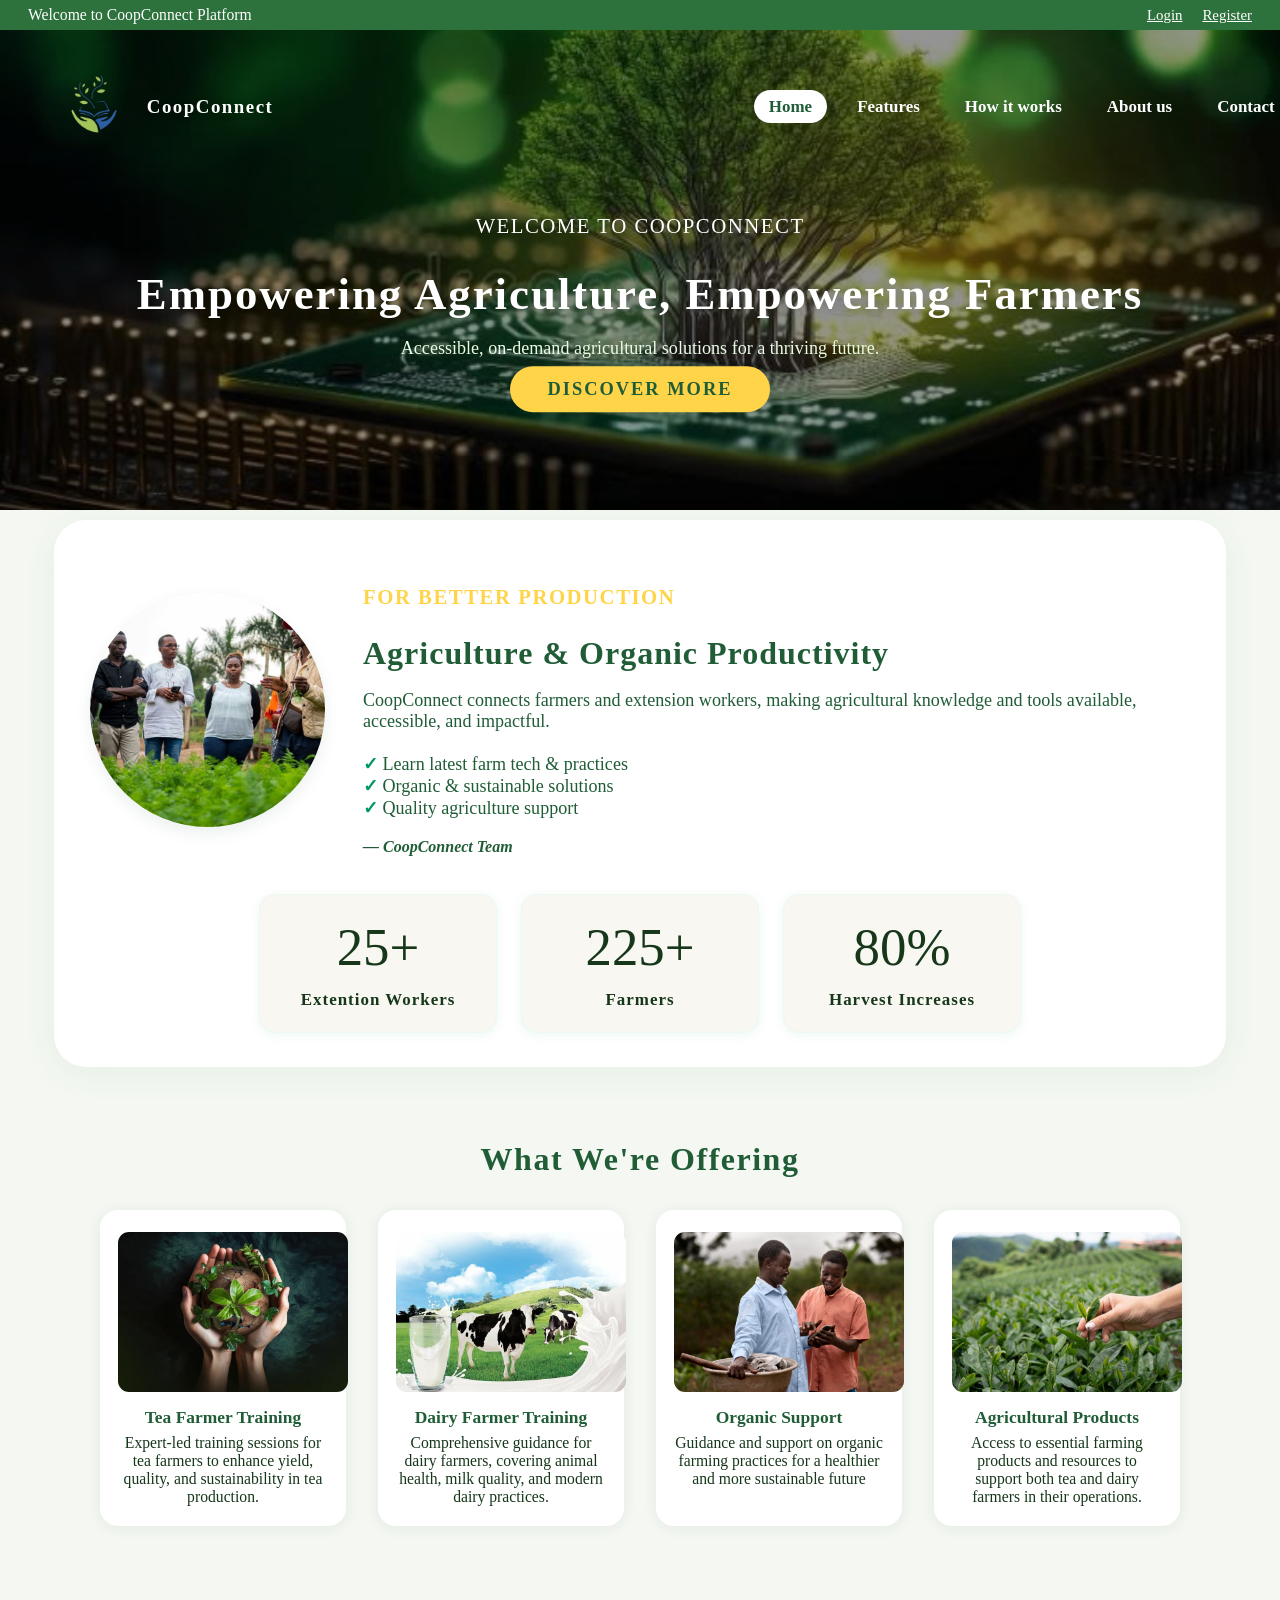
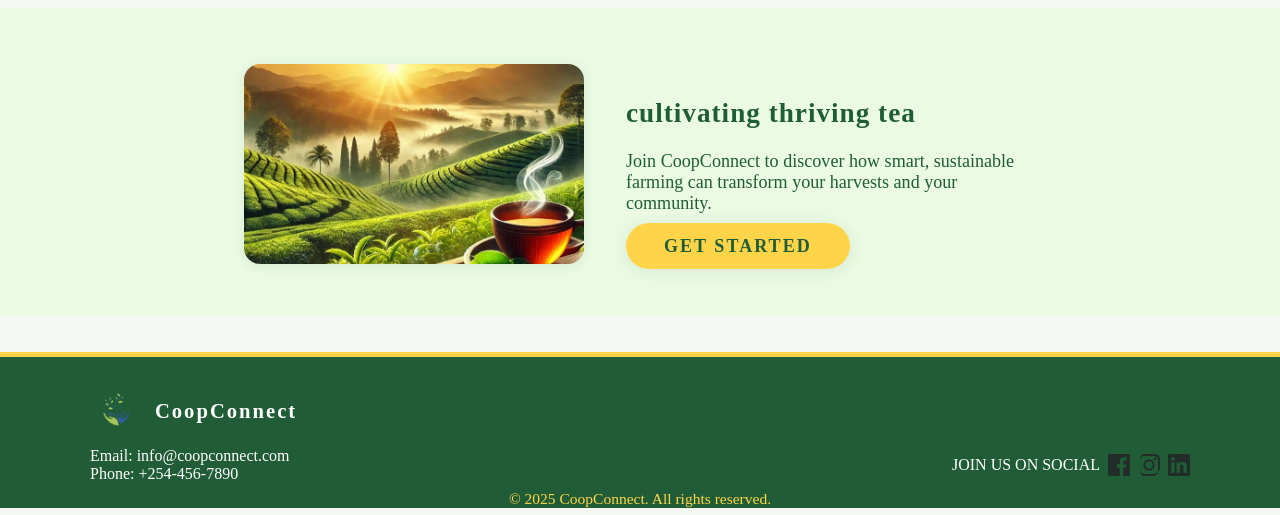
==== index.html @ 0d6f6d94 "added files that contains code for homepage for our informational website" ====
<!DOCTYPE html>
<html lang="en">
<head>
  <meta charset="UTF-8">
  <meta name="viewport" content="width=device-width, initial-scale=1.0">
  <title>CoopConnect | Home</title>
  <link rel="stylesheet" href="style.css">
  <link rel="icon" href="logo.png">
</head>
<body>

  <div class="topbar">
    <span>Welcome to CoopConnect Platform</span>
    <div class="topbar-links">
      <a href="login.html">Login</a>
      <a href="register.html">Register</a>
    </div>
  </div>
  

  <header>
    <div class="hero-section">
      <img src="images/dbc485158a3fa63e5e32a10bd4360f9a.jpg" alt="Hero background" class="hero-bg">
      <nav class="navbar">
        <div class="logo">
          <img src="images/Logo.png" alt="CoopConnect Logo">
          <span class="logotext">CoopConnect</span>
        </div>
        <ul class="nav-links">
          <li><a href="index.html" class="active">Home</a></li>
          <li><a href="features.html">Features</a></li>
          <li><a href="how-it-works.html">How it works</a></li>
          <li><a href="about.html">About us</a></li>
          <li><a href="contact.html">Contact</a></li>
        </ul>
      </nav>
      <div class="hero-content">
        <h2>WELCOME TO COOPCONNECT</h2>
        <h1>Empowering Agriculture, Empowering Farmers</h1>
        <p>Accessible, on-demand agricultural solutions for a thriving future.</p>
        <a href="#" class="hero-btn">Discover More</a>
      </div>
    </div>
  </header>

  
  <section class="intro-section">
    <div class="intro-content">
      <div class="intro-img-wrap">
        <img src="images/33837503_Kenia4-1226x0-c-default.jpg" alt="Farmers working together">
      </div>
      <div class="intro-text">
        <h3>FOR BETTER PRODUCTION</h3>
        <h2>Agriculture & Organic Productivity</h2>
        <p>
          CoopConnect connects farmers and extension workers, making agricultural knowledge and tools available, accessible, and impactful. 
          <br>
          <br>
          <span class="intro-check">&#10003;</span> Learn latest farm tech & practices<br>
          <span class="intro-check">&#10003;</span> Organic & sustainable solutions<br>
          <span class="intro-check">&#10003;</span> Quality agriculture support
        </p>
        <div class="intro-signature">
          <span>— CoopConnect Team</span>
        </div>
      </div>
    </div>
    <div class="feature-cards">
      <div class="feature-card">
        <div class="feature-card-icon">25+</div>
        <div class="feature-card-title">Extention Workers</div>
      </div>
      <div class="feature-card">
        <div class="feature-card-icon">225+</div>
        <div class="feature-card-title">Farmers</div>
      </div>
      <div class="feature-card">
        <div class="feature-card-icon">80%</div>
        <div class="feature-card-title">Harvest Increases</div>
      </div>
    </div>
  </section>

  <section class="offerings-section">
    <h2>What We're Offering</h2>
    <div class="offerings-list">
      <div class="offering">
        <img src="images/teaproduct.jpg" alt="Agriculture Products">
        <div class="offering-title">Tea Farmer Training</div>
        <div class="offering-desc">Expert-led training sessions for tea farmers to enhance yield, quality, and sustainability in tea production.</div>
      </div>
      <div class="offering">
        <img src="images/milk0.jpg" alt="Organic Products">
        <div class="offering-title">Dairy Farmer Training</div>
        <div class="offering-desc">Comprehensive guidance for dairy farmers, covering animal health, milk quality, and modern dairy practices.</div>
      </div>
      <div class="offering">
        <img src="images/medium-shot-farmers-with-smartphone.jpg" alt="Fresh Vegetables">
        <div class="offering-title">Organic Support </div>
        <div class="offering-desc">Guidance and support on organic farming practices for a healthier and more sustainable future</div>
      </div>
      <div class="offering">
        <img src="images/f34e3bfbaf74bbdf54e1a8351b16b3fd.jpg" alt="Dairy Products">
        <div class="offering-title">Agricultural Products</div>
        <div class="offering-desc">Access to essential farming products and resources to support both tea and dairy farmers in their operations.</div>
      </div>
    </div>
  </section>

  <section class="cta-section">
    <div class="cta-img">
      <img src="images/tea.jpg" alt="Growing Healthy Food">
    </div>
    <div class="cta-content">
      <h2>cultivating thriving tea</h2>
      <p>
        Join CoopConnect to discover how smart, sustainable farming can transform your harvests and your community.
      </p>
      <a href="#" class="cta-btn">Get Started</a>
    </div>
  </section>

  
  <footer>
    <div class="footer-content">
      <div class="footer-logo">
        <img src="images/Logo.png" alt="CoopConnect Logo" style="height:56px;">
        <span>CoopConnect</span>
      </div>
      <div class="footer-info">
        <div>
          Email: info@coopconnect.com<br>
          Phone: +254-456-7890
        </div>
        <div class="footer-social">
          <span>JOIN US ON SOCIAL</span>
          <a href="https://facebook.com/yourpage" target="_blank" aria-label="Facebook">
            <svg class="footer-icon" viewBox="0 0 24 24" width="22" height="22" fill="#212c28" xmlns="http://www.w3.org/2000/svg">
                <path d="M22.675 0h-21.35C.597 0 0 .597 0 1.326v21.348C0 23.403.597 24 1.326 24h11.495v-9.294H9.691v-3.622h3.13V8.413c0-3.1 1.893-4.788 4.659-4.788 1.325 0 2.463.099 2.797.143v3.24l-1.918.001c-1.504 0-1.797.715-1.797 1.763v2.313h3.587l-.467 3.622h-3.12V24h6.116C23.403 24 24 23.403 24 22.674V1.326C24 .597 23.403 0 22.675 0"/>
              </svg>
          </a>
          <a href="https://instagram.com/yourpage" target="_blank" aria-label="Instagram">
            <svg class="footer-icon" viewBox="0 0 24 24" width="22" height="22" fill="#212c28" xmlns="http://www.w3.org/2000/svg">
                <path d="M12,2.163c3.204,0,3.584,0.012,4.85,0.07c1.366,0.062,2.633,0.334,3.608,1.308c0.974,0.975,1.246,2.243,1.308,3.608
                  c0.058,1.266,0.069,1.646,0.069,4.851s-0.012,3.584-0.07,4.85c-0.063,1.366-0.334,2.633-1.308,3.608
                  c-0.975,0.974-2.242,1.246-3.608,1.308c-1.266,0.058-1.646,0.069-4.85,0.069s-3.584-0.012-4.85-0.07
                  c-1.366-0.062-2.633-0.334-3.608-1.308c-0.974-0.975-1.246-2.242-1.308-3.608c-0.059-1.266-0.069-1.646-0.069-4.85
                  s0.012-3.584,0.07-4.85c0.062-1.366,0.334-2.633,1.308-3.608c0.975-0.974,2.242-1.246,3.608-1.308C8.416,2.175,8.796,2.163,12,2.163
                   M12,0C8.741,0,8.332,0.014,7.052,0.072C5.77,0.13,4.672,0.416,3.678,1.41C2.684,2.403,2.399,3.501,2.341,4.783
                  C2.283,6.064,2.269,6.473,2.269,12c0,5.527,0.014,5.936,0.072,7.217c0.058,1.282,0.343,2.381,1.337,3.374
                  c0.994,0.994,2.093,1.279,3.374,1.337C8.332,23.986,8.741,24,12,24s3.668-0.014,4.948-0.072c1.282-0.058,2.381-0.343,3.374-1.337
                  c0.994-0.994,1.279-2.093,1.337-3.374C23.986,17.668,24,17.259,24,12c0-5.259-0.014-5.668-0.072-6.948
                  c-0.058-1.282-0.343-2.381-1.337-3.374c-0.994-0.994-2.093-1.279-3.374-1.337C15.668,0.014,15.259,0,12,0L12,0z"/>
                <path d="M12,5.838A6.162,6.162,0,1,0,18.162,12,6.152,6.152,0,0,0,12,5.838Zm0,10.162A3.999,3.999,0,1,1,16,12,4,4,0,0,1,12,16Zm6.406-11.845a1.44,1.44,0,1,0,1.44,1.44A1.44,1.44,0,0,0,18.406,4.155Z"/>
              </svg>
          </a>
          <a href="https://linkedin.com/in/yourprofile" target="_blank" aria-label="LinkedIn">
            <svg class="footer-icon" viewBox="0 0 24 24" width="22" height="22" fill="#212c28" xmlns="http://www.w3.org/2000/svg">
                <path d="M20.447 20.452h-3.554v-5.569c0-1.328-.025-3.037-1.85-3.037-1.853 0-2.136 1.445-2.136 2.939v5.667h-3.554V9h3.414v1.561h.049c.476-.899 1.637-1.848 3.372-1.848 3.602 0 4.267 2.369 4.267 5.455v6.284zM5.337 7.433c-1.144 0-2.069-.926-2.069-2.068 0-1.143.925-2.068 2.069-2.068 1.143 0 2.068.925 2.068 2.068 0 1.142-.925 2.068-2.068 2.068zm1.777 13.019H3.561V9h3.553v11.452zM22.225 0H1.771C.792 0 0 .771 0 1.723v20.549C0 23.229.792 24 1.771 24h20.451C23.2 24 24 23.229 24 22.271V1.723C24 .771 23.2 0 22.225 0z"/>
              </svg>
          </a>
        </div>
      </div>
      <div class="footer-bottom">
        &copy; 2025 CoopConnect. All rights reserved.
      </div>
    </div>
  </footer>
</body>
</html>
---- style.css ----
body {
    font-family: poppins;
    background: #f4f7f2;
    margin: 0;
    color: #16371a;
  }
  
  .topbar {
    background: #2d713c;
    color: #fff;
    padding: 6px 0;
    font-size: 0.98rem;
    display: flex;
    align-items: center;
    justify-content: space-between;
    padding-left: 28px;
    padding-right: 28px;
  }
  .topbar-links a {
    color: #fff;
    text-decoration: underline;
    margin-left: 16px;
    font-size: 0.93rem;
  }
  
  header {
    position: relative;
    min-height: 480px;
    background: #205d36;
  }
  .hero-section {
    position: relative;
    width: 100%;
    min-height: 480px;
    overflow: hidden;
    margin-top: px;
  }
  .hero-bg {
    width: 100%;
    height: 480px;
    object-fit: cover;
    display: block;
    filter: brightness(0.58) grayscale(0.08);
    position: absolute;
    top: 0;
    left: 0;
    z-index: 1;
  }
  .navbar {
    display: flex;
    justify-content: space-between;
    align-items: center;
    position: absolute;
    top: 28px;
    left: 0;
    width: 97%;
    padding: 0 48px;
    z-index: 3;
  }
  .logo {
    display: flex;
    align-items: center;
    gap: 8px;
  }
  .logo img {
    height: 98px;
  }
  .logotext {
    font-weight: bold;
    color: #fff;
    font-size: 1.18rem;
    letter-spacing: 1.5px;
    text-shadow: 0 2px 8px rgba(0,0,0,0.11);
  }
  .nav-links {
    list-style: none;
    display: flex;
    gap: 15px;
    margin: 0;
    padding: 0;
  }
  .nav-links li a {
    color: #fff;
    text-decoration: none;
    font-weight: 600;
    font-size: 1.06rem;
    padding: 7px 15px;
    border-radius: 20px;

  }
  .nav-links li a.active,
  .nav-links li a:hover {
    background: #fff;
    color: #205d36;
  }
  
  .hero-content {
    position: absolute;
    top: 56%;
    left: 50%;
    transform: translate(-50%, -50%);
    text-align: center;
    width: 90%;
    z-index: 2;
  }
  .hero-content h2 {
    color: #fff;
    font-size: 1.3rem;
    font-weight: 500;
    margin-bottom: 4px;
    letter-spacing: 1.5px;
  }
  .hero-content h1 {
    color: #fff;
    font-size: 2.8rem;
    font-weight: 900;
    letter-spacing: 2px;
    margin-bottom: 18px;
    text-shadow: 0 2px 14px rgba(0,0,0,0.18);
  }
  .hero-content p {
    color: #eafae3;
    font-size: 1.13rem;
    margin-bottom: 20px;
  }
  .hero-btn {
    background: #ffd449;
    color: #205d36;
    border: none;
    font-weight: 800;
    padding: 13px 38px;
    border-radius: 28px;
    font-size: 1.15rem;
    box-shadow: 0 2px 15px rgba(32,93,54,0.10);
    cursor: pointer;
    text-decoration: none;
    text-transform: uppercase;
    letter-spacing: 2px;
  }
  .hero-btn:hover {
    background: #205d36;
    color: #ffd449;
    border: 2px solid #ffd449;
  }
  
  .intro-section {
    background: #fff;
    margin: -62px auto 0 auto;
    max-width: 1100px;
    border-radius: 32px;
    box-shadow: 0 6px 32px rgba(63,164,80,0.08);
    padding: 44px 36px 34px 36px;
    position: relative;
    z-index: 10;
    margin-top: 10px;
  }
  .intro-content {
    display: flex;
    align-items: center;
    gap: 38px;
  }
  .intro-img-wrap {
    flex-shrink: 0;
    border-radius: 100%;
    overflow: hidden;
    box-shadow: 0 6px 16px rgba(32,93,54,0.09);
    width: 235px;
    height: 235px;
    background: #eafae3;
    display: flex;
    align-items: center;
    justify-content: center;
  }
  .intro-img-wrap img {
    width: 235px;
    height: 235px;
    object-fit: cover;
  }
  .intro-text h3 {
    color:#ffd449;
    font-size: 1.3rem;
    font-weight: 700;
    letter-spacing: 1.5px;
    margin-bottom: 5px;
  }
  .intro-text h2 {
    color: #205d36;
    font-size: 2rem;
    font-weight: 900;
    margin-bottom: 10px;
    letter-spacing: 1px;
  }
  .intro-text p {
    font-size: 1.13rem;
    color: #205d36;
    font-weight: 500;
  }
  .intro-check {
    color: #00985f;
    font-size: 1.13rem;
    font-weight: bold;
  }
  .intro-signature {
    margin-top: 15px;
    color: #205d36;
    font-style: italic;
    font-size: 1em;
    font-weight: 700;
  }
  
  .feature-cards {
    display: flex;
    justify-content: center;
    gap: 24px;
    margin-top: 38px;
  }
  .feature-card {
    background: #f8f7f2;
    border-radius: 16px;
    box-shadow: 0 2px 12px rgba(0,152,95,0.08);
    padding: 22px 28px;
    text-align: center;
    min-width: 180px;
    max-width: 220px;
    transition: box-shadow 0.18s, transform 0.18s;
    border: 1.5px solid #eafaf0;
  }
  .feature-card-icon {
    font-size: 3.3rem;
    margin-bottom: 13px;
  }
  .feature-card-title {
    font-weight: 800;
    color: #16371a;
    font-size: 1.06rem;
    letter-spacing: 1px;
  }
  
  .offerings-section {
    background: #f4f7f2;
    padding: 48px 0 42px 0;
    text-align: center;
  }
  .offerings-section h2 {
    color: #205d36;
    font-size: 2rem;
    font-weight: 900;
    letter-spacing: 1.5px;
    margin-bottom: 32px;
  }
  .offerings-list {
    display: flex;
    justify-content: center;
    gap: 32px;
    flex-wrap: wrap;
    margin-top: 18px;
  }
  .offering {
    background: #fff;
    border-radius: 18px;
    box-shadow: 0 2px 14px rgba(32,93,54,0.08);
    padding: 22px 18px 20px 18px;
    max-width: 210px;
    min-width: 180px;
    flex: 1 1 180px;
    text-align: center;
    transition: box-shadow 0.18s, transform 0.18s;
  }
  .offering:hover {
    box-shadow: 0 8px 32px rgba(32,93,54,0.16);
    transform: translateY(-6px) scale(1.03);
  }
  .offering img {
    width: 140%;
    max-width: 230px;
    height: 160px;
    object-fit: cover;
    border-radius: 11px;
    margin-bottom: 11px;
  }
  .offering-title {
    font-weight: 800;
    color: #205d36;
    font-size: 1.09rem;
    margin-bottom: 6px;
  }
  .offering-desc {
    font-size: 0.98rem;
    color: #16371a;
    min-height: 38px;
  }
  
  .cta-section {
    background: #eafae3;
    display: flex;
    align-items: center;
    justify-content: center;
    gap: 42px;
    padding: 56px 0 48px 0;
    margin-top: 40px;
    flex-wrap: wrap;
  }
  .cta-img img {
    width: 340px;
    height: 200px;
    object-fit: cover;
    border-radius: 16px;
    box-shadow: 0 2px 12px rgba(32,93,54,0.09);
  }
  .cta-content {
    max-width: 410px;
  }
  .cta-content h2 {
    color: #205d36;
    font-size: 1.7rem;
    font-weight: 900;
    letter-spacing: 1px;
  }
  .cta-content p {
    font-size: 1.13rem;
    color: #205d36;
    margin-bottom: 22px;
  }
  .cta-btn {
    background: #ffd449;
    color: #205d36;
    border: none;
    font-weight: 800;
    padding: 13px 38px;
    border-radius: 28px;
    font-size: 1.13rem;
    box-shadow: 0 2px 15px rgba(32,93,54,0.10);
    cursor: pointer;
    text-decoration:none;
    text-transform: uppercase;
    letter-spacing: 2px;
  }
  .cta-btn:hover {
    background: #205d36;
    color: #ffd449;
    border: 2px solid #ffd449;
  }
  

  footer {
    background: #205d36;
    color: #fff;
    padding: 26px 0 0 0;
    margin-top: 36px;
    font-size: 1rem;
    border-top: 5px solid #ffd449;
  }
  .footer-content {
    max-width: 1100px;
    margin: 0 auto;
    padding: 0 16px;
  }
  .footer-logo {
    display: flex;
    align-items: center;
    gap: 13px;
    font-weight: bold;
    font-size: 1.29rem;
    margin-bottom: 8px;
    letter-spacing: 2px;
    
  }
  .footer-info {
    display: flex;
    justify-content: space-between;
    align-items: center;
    flex-wrap: wrap;
    margin-bottom: 7px;
  }
  .footer-social {
    display: flex;
    align-items: center;
    gap: 8px;
  }
  .footer-icon {
    width: 22px;
    height: 22px;
    vertical-align: middle;
    filter: grayscale(0.1);
  }
  .footer-bottom {
    text-align: center;
    font-size: 0.97rem;
    color: #ffd449;
    margin-bottom: 7px;
    margin-top: 7px;
  }
  
  
  @media (max-width: 1200px) {
    .intro-section, .footer-content {
      max-width: 98vw;
      padding: 4vw 2vw;
    }
  }
  @media (max-width: 900px) {
    .navbar {
      padding: 0 18px;
      flex-direction: column;
      gap: 7px;
    }
    .intro-content {
      flex-direction: column;
      gap: 16px;
      align-items: center;
      text-align: center;
    }
    .feature-cards {
      flex-direction: column;
      gap: 14px;
      align-items: center;
    }
    .offerings-list {
      flex-wrap: wrap;
      gap: 16px;
    }
    .cta-section {
      flex-direction: column;
      gap: 18px;
      padding: 28px 0 28px 0;
    }
  }
  @media (max-width: 600px) {
    .navbar {
      padding: 0 4px;
      flex-direction: column;
      gap: 6px;
    }
    .intro-section {
      padding: 1.1rem 0.3rem 1.1rem 0.3rem;
      border-radius: 12px;
    }
    .intro-img-wrap, .intro-img-wrap img {
      width: 140px;
      height: 140px;
    }
    .feature-card {
      min-width: 120px;
      max-width: 98vw;
      padding: 18px 8px;
    }
    .offerings-section {
      padding: 18px 0 18px 0;
    }
    .cta-img img {
      width: 98vw;
      max-width: 98vw;
      height: 88px;
    }
    .footer-content {
      padding: 0 6px;
      font-size: 0.98rem;
    }
  }
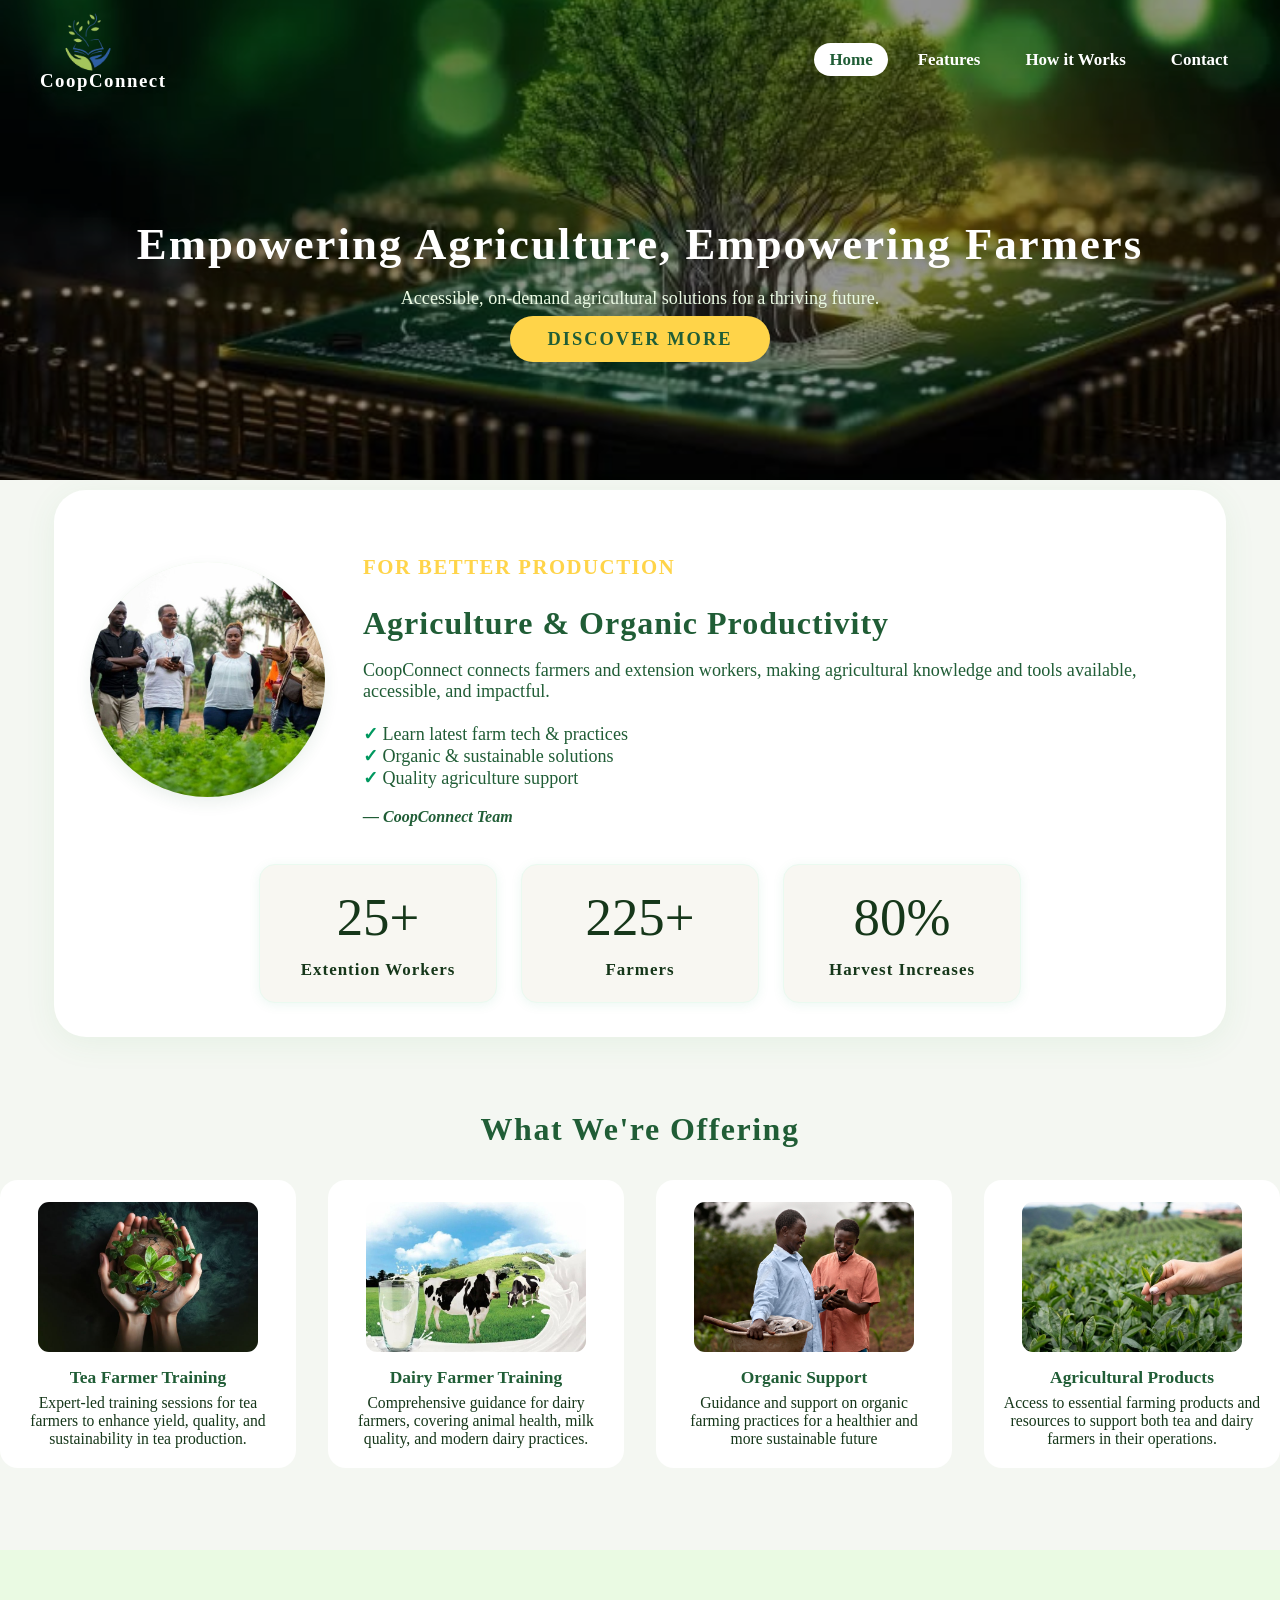
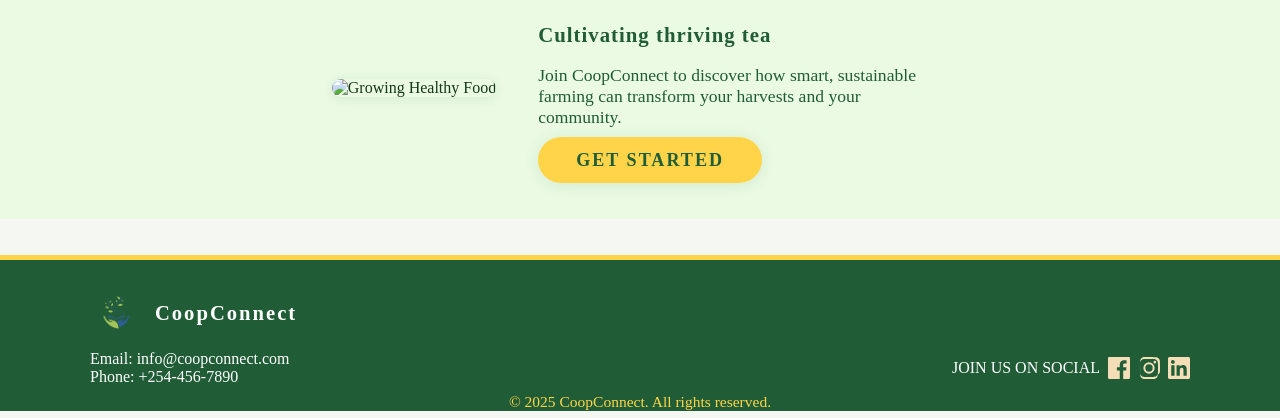
==== commit 8255d33b: "add html,css and javascript code for the home page" ====
--- a/index.html
+++ b/index.html
@@ -8,16 +8,6 @@
   <link rel="icon" href="logo.png">
 </head>
 <body>
-
-  <div class="topbar">
-    <span>Welcome to CoopConnect Platform</span>
-    <div class="topbar-links">
-      <a href="login.html">Login</a>
-      <a href="register.html">Register</a>
-    </div>
-  </div>
-  
-
   <header>
     <div class="hero-section">
       <img src="images/dbc485158a3fa63e5e32a10bd4360f9a.jpg" alt="Hero background" class="hero-bg">
@@ -26,24 +16,27 @@
           <img src="images/Logo.png" alt="CoopConnect Logo">
           <span class="logotext">CoopConnect</span>
         </div>
-        <ul class="nav-links">
-          <li><a href="index.html" class="active">Home</a></li>
+        <button class="hamburger" id="hamburger" aria-label="Toggle navigation">
+          <span></span>
+          <span></span>
+          <span></span>
+        </button>
+        <ul class="nav-links" id="navLinks">
+          <li><a href="index.html"class="active">Home</a></li>
           <li><a href="features.html">Features</a></li>
-          <li><a href="how-it-works.html">How it works</a></li>
-          <li><a href="about.html">About us</a></li>
-          <li><a href="contact.html">Contact</a></li>
+          <li><a href="how-it-works.html" >How it Works</a></li>
+          
+          <li><a href="contacts.html">Contact</a></li>
         </ul>
-      </nav>
+    </nav>
       <div class="hero-content">
-        <h2>WELCOME TO COOPCONNECT</h2>
+        
         <h1>Empowering Agriculture, Empowering Farmers</h1>
         <p>Accessible, on-demand agricultural solutions for a thriving future.</p>
         <a href="#" class="hero-btn">Discover More</a>
       </div>
     </div>
   </header>
-
-  
   <section class="intro-section">
     <div class="intro-content">
       <div class="intro-img-wrap">
@@ -109,10 +102,10 @@
 
   <section class="cta-section">
     <div class="cta-img">
-      <img src="images/tea.jpg" alt="Growing Healthy Food">
+      <img sr c="images/tea.jpg" alt="Growing Healthy Food">
     </div>
     <div class="cta-content">
-      <h2>cultivating thriving tea</h2>
+      <h2>Cultivating thriving tea</h2>
       <p>
         Join CoopConnect to discover how smart, sustainable farming can transform your harvests and your community.
       </p>
@@ -135,12 +128,12 @@
         <div class="footer-social">
           <span>JOIN US ON SOCIAL</span>
           <a href="https://facebook.com/yourpage" target="_blank" aria-label="Facebook">
-            <svg class="footer-icon" viewBox="0 0 24 24" width="22" height="22" fill="#212c28" xmlns="http://www.w3.org/2000/svg">
+            <svg class="footer-icon" viewBox="0 0 24 24" width="22" height="22" fill="#f5deb3" xmlns="http://www.w3.org/2000/svg">
                 <path d="M22.675 0h-21.35C.597 0 0 .597 0 1.326v21.348C0 23.403.597 24 1.326 24h11.495v-9.294H9.691v-3.622h3.13V8.413c0-3.1 1.893-4.788 4.659-4.788 1.325 0 2.463.099 2.797.143v3.24l-1.918.001c-1.504 0-1.797.715-1.797 1.763v2.313h3.587l-.467 3.622h-3.12V24h6.116C23.403 24 24 23.403 24 22.674V1.326C24 .597 23.403 0 22.675 0"/>
               </svg>
           </a>
           <a href="https://instagram.com/yourpage" target="_blank" aria-label="Instagram">
-            <svg class="footer-icon" viewBox="0 0 24 24" width="22" height="22" fill="#212c28" xmlns="http://www.w3.org/2000/svg">
+            <svg class="footer-icon" viewBox="0 0 24 24" width="22" height="22" fill="#f5deb3" xmlns="http://www.w3.org/2000/svg">
                 <path d="M12,2.163c3.204,0,3.584,0.012,4.85,0.07c1.366,0.062,2.633,0.334,3.608,1.308c0.974,0.975,1.246,2.243,1.308,3.608
                   c0.058,1.266,0.069,1.646,0.069,4.851s-0.012,3.584-0.07,4.85c-0.063,1.366-0.334,2.633-1.308,3.608
                   c-0.975,0.974-2.242,1.246-3.608,1.308c-1.266,0.058-1.646,0.069-4.85,0.069s-3.584-0.012-4.85-0.07
@@ -155,7 +148,7 @@
               </svg>
           </a>
           <a href="https://linkedin.com/in/yourprofile" target="_blank" aria-label="LinkedIn">
-            <svg class="footer-icon" viewBox="0 0 24 24" width="22" height="22" fill="#212c28" xmlns="http://www.w3.org/2000/svg">
+            <svg class="footer-icon" viewBox="0 0 24 24" width="22" height="22" fill="#f5deb3" xmlns="http://www.w3.org/2000/svg">
                 <path d="M20.447 20.452h-3.554v-5.569c0-1.328-.025-3.037-1.85-3.037-1.853 0-2.136 1.445-2.136 2.939v5.667h-3.554V9h3.414v1.561h.049c.476-.899 1.637-1.848 3.372-1.848 3.602 0 4.267 2.369 4.267 5.455v6.284zM5.337 7.433c-1.144 0-2.069-.926-2.069-2.068 0-1.143.925-2.068 2.069-2.068 1.143 0 2.068.925 2.068 2.068 0 1.142-.925 2.068-2.068 2.068zm1.777 13.019H3.561V9h3.553v11.452zM22.225 0H1.771C.792 0 0 .771 0 1.723v20.549C0 23.229.792 24 1.771 24h20.451C23.2 24 24 23.229 24 22.271V1.723C24 .771 23.2 0 22.225 0z"/>
               </svg>
           </a>
@@ -166,5 +159,6 @@
       </div>
     </div>
   </footer>
+<script src="home.js"></script>
 </body>
-</html>
+</html>
--- a/style.css
+++ b/style.css
@@ -1,459 +1,813 @@
 body {
-    font-family: poppins;
-    background: #f4f7f2;
-    margin: 0;
-    color: #16371a;
-  }
-  
-  .topbar {
-    background: #2d713c;
-    color: #fff;
-    padding: 6px 0;
-    font-size: 0.98rem;
+  font-family: poppins;
+  background: #f4f7f2;
+  margin: 0;
+  color: #16371a;
+}
+
+.topbar {
+  background: #2d713c;
+  color: #fff;
+  padding: 6px 0;
+  font-size: 0.98rem;
+  display: flex;
+  align-items: center;
+  justify-content: space-between;
+  padding-left: 28px;
+  padding-right: 28px;
+}
+.topbar-links a {
+  color: #fff;
+  text-decoration: underline;
+  margin-left: 16px;
+  font-size: 0.93rem;
+}
+
+header {
+  position: relative;
+  min-height: 480px;
+  background: #205d36;
+}
+.hero-section {
+  position: relative;
+  width: 100%;
+  min-height: 480px;
+  overflow: hidden;
+  margin-top: px;
+}
+.hero-bg {
+  width: 100%;
+  height: 480px;
+  object-fit: cover;
+  display: block;
+  filter: brightness(0.58) grayscale(0.08);
+  position: absolute;
+  top: 0;
+  left: 0;
+  z-index: 1;
+}
+.navbar {
+  display: flex;
+  justify-content: space-between;
+  align-items: center;
+  position: absolute;
+  top: 28px;
+  left: 0;
+  width: 97%;
+  padding: 0 48px;
+  z-index: 3;
+}
+.logo {
+  display: flex;
+  align-items: center;
+  margin-left: -2rem;
+
+}
+
+.logo img {
+  height: 98px;
+}
+.logotext {
+  font-weight: bold;
+  color: #fff;
+  font-size: 1.18rem;
+  letter-spacing: 1.5px;
+  text-shadow: 0 2px 8px rgba(0,0,0,0.11);
+  margin-top: -1.5rem;
+  margin-left: 2rem;
+}
+.nav-links {
+  list-style: none;
+  display: flex;
+  gap: 15px;
+  margin: 0;
+  padding: 0;
+}
+.nav-links li a {
+  color: #fff;
+  text-decoration: none;
+  font-weight: 600;
+  font-size: 1.06rem;
+  padding: 7px 15px;
+  border-radius: 20px;
+
+}
+.nav-links li a.active,
+.nav-links li a:hover {
+  background: #fff;
+  color: #205d36;
+}
+
+.hero-content {
+  position: absolute;
+  top: 56%;
+  left: 50%;
+  transform: translate(-50%, -50%);
+  text-align: center;
+  width: 90%;
+  z-index: 2;
+}
+.hero-content h2 {
+  color: #fff;
+  font-size: 1.3rem;
+  font-weight: 500;
+  margin-bottom: 4px;
+  letter-spacing: 1.5px;
+}
+.hero-content h1 {
+  color: #fff;
+  font-size: 2.8rem;
+  font-weight: 900;
+  letter-spacing: 2px;
+  margin-bottom: 18px;
+  text-shadow: 0 2px 14px rgba(0,0,0,0.18);
+}
+.hero-content p {
+  color: #eafae3;
+  font-size: 1.13rem;
+  margin-bottom: 20px;
+}
+.hero-btn {
+  background: #ffd449;
+  color: #205d36;
+  border: none;
+  font-weight: 800;
+  padding: 13px 38px;
+  border-radius: 28px;
+  font-size: 1.15rem;
+  box-shadow: 0 2px 15px rgba(32,93,54,0.10);
+  cursor: pointer;
+  text-decoration: none;
+  text-transform: uppercase;
+  letter-spacing: 2px;
+}
+.hero-btn:hover {
+  background: #205d36;
+  color: #ffd449;
+  border: 2px solid #ffd449;
+}
+
+.intro-section {
+  background: #fff;
+  margin: -62px auto 0 auto;
+  max-width: 1100px;
+  border-radius: 32px;
+  box-shadow: 0 6px 32px rgba(63,164,80,0.08);
+  padding: 44px 36px 34px 36px;
+  position: relative;
+  z-index: 10;
+  margin-top: 10px;
+}
+.intro-content {
+  display: flex;
+  align-items: center;
+  gap: 38px;
+}
+.intro-img-wrap {
+  flex-shrink: 0;
+  border-radius: 100%;
+  overflow: hidden;
+  box-shadow: 0 6px 16px rgba(32,93,54,0.09);
+  width: 235px;
+  height: 235px;
+  background: #eafae3;
+  display: flex;
+  align-items: center;
+  justify-content: center;
+}
+.intro-img-wrap img {
+  width: 235px;
+  height: 235px;
+  object-fit: cover;
+}
+.intro-text h3 {
+  color:#ffd449;
+  font-size: 1.3rem;
+  font-weight: 700;
+  letter-spacing: 1.5px;
+  margin-bottom: 5px;
+}
+.intro-text h2 {
+  color: #205d36;
+  font-size: 2rem;
+  font-weight: 900;
+  margin-bottom: 10px;
+  letter-spacing: 1px;
+}
+.intro-text p {
+  font-size: 1.13rem;
+  color: #205d36;
+  font-weight: 500;
+}
+.intro-check {
+  color: #00985f;
+  font-size: 1.13rem;
+  font-weight: bold;
+}
+.intro-signature {
+  margin-top: 15px;
+  color: #205d36;
+  font-style: italic;
+  font-size: 1em;
+  font-weight: 700;
+}
+
+.feature-cards {
+  display: flex;
+  justify-content: center;
+  gap: 24px;
+  margin-top: 38px;
+}
+.feature-card {
+  background: #f8f7f2;
+  border-radius: 16px;
+  box-shadow: 0 2px 12px rgba(0,152,95,0.08);
+  padding: 22px 28px;
+  text-align: center;
+  min-width: 180px;
+  max-width: 220px;
+  transition: box-shadow 0.18s, transform 0.18s;
+  border: 1.5px solid #eafaf0;
+}
+.feature-card-icon {
+  font-size: 3.3rem;
+  margin-bottom: 13px;
+}
+.feature-card-title {
+  font-weight: 800;
+  color: #16371a;
+  font-size: 1.06rem;
+  letter-spacing: 1px;
+}
+
+.offerings-section {
+  background: #f4f7f2;
+  padding: 48px 0 42px 0;
+  text-align: center;
+}
+.offerings-section h2 {
+  color: #205d36;
+  font-size: 2rem;
+  font-weight: 900;
+  letter-spacing: 1.5px;
+  margin-bottom: 32px;
+}
+.offerings-list {
+  display: flex;
+  justify-content: center;
+  gap: 32px;
+  flex-wrap: wrap;
+  margin-top: 18px;
+}
+.offering {
+  background: #fff;
+  border-radius: 18px;
+  padding: 22px 18px 20px 18px;
+  max-width: 330px;
+  min-width: 180px;
+  flex: 1 1 180px;
+  text-align: center;
+  transition: box-shadow 0.18s, transform 0.18s;
+}
+.offering:hover {
+  box-shadow: 0 8px 32px rgba(32,93,54,0.16);
+  transform: translateY(-6px) scale(1.03);
+}
+.offering img {
+  width: 150%;
+  max-width: 280px;
+  height: 200px;
+  object-fit: cover;
+  border-radius: 11px;
+  margin-bottom: 11px;
+}
+.offering-title {
+  font-weight: 800;
+  color: #205d36;
+  font-size: 1.09rem;
+  margin-bottom: 6px;
+}
+.offering-desc {
+  font-size: 0.98rem;
+  color: #16371a;
+  min-height: 38px;
+}
+
+.cta-section {
+  background: #eafae3;
+  display: flex;
+  align-items: center;
+  justify-content: center;
+  gap: 42px;
+  padding: 56px 0 48px 0;
+  margin-top: 40px;
+  flex-wrap: wrap;
+}
+.cta-img img {
+  width: 340px;
+  height: 200px;
+  object-fit: cover;
+  border-radius: 16px;
+  box-shadow: 0 2px 12px rgba(32,93,54,0.09);
+}
+.cta-content {
+  max-width: 410px;
+}
+.cta-content h2 {
+  color: #205d36;
+  font-size: 1.7rem;
+  font-weight: 900;
+  letter-spacing: 1px;
+}
+.cta-content p {
+  font-size: 1.13rem;
+  color: #205d36;
+  margin-bottom: 22px;
+}
+.cta-btn {
+  background: #ffd449;
+  color: #205d36;
+  border: none;
+  font-weight: 800;
+  padding: 13px 38px;
+  border-radius: 28px;
+  font-size: 1.13rem;
+  box-shadow: 0 2px 15px rgba(32,93,54,0.10);
+  cursor: pointer;
+  text-decoration:none;
+  text-transform: uppercase;
+  letter-spacing: 2px;
+}
+.cta-btn:hover {
+  background: #205d36;
+  color: #ffd449;
+  border: 2px solid #ffd449;
+}
+
+
+footer {
+  background: #205d36;
+  color: #fff;
+  padding: 26px 0 0 0;
+  margin-top: 36px;
+  font-size: 1rem;
+  border-top: 5px solid #ffd449;
+}
+.footer-content {
+  max-width: 1100px;
+  margin: 0 auto;
+  padding: 0 16px;
+}
+.footer-logo {
+  display: flex;
+  align-items: center;
+  gap: 13px;
+  font-weight: bold;
+  font-size: 1.29rem;
+  margin-bottom: 8px;
+  letter-spacing: 2px;
+  
+}
+.footer-info {
+  display: flex;
+  justify-content: space-between;
+  align-items: center;
+  flex-wrap: wrap;
+  margin-bottom: 7px;
+}
+.footer-social {
+  display: flex;
+  align-items: center;
+  gap: 8px;
+}
+.footer-icon {
+  width: 22px;
+  height: 22px;
+  vertical-align: middle;
+  filter: grayscale(0.1);
+}
+.footer-bottom {
+  text-align: center;
+  font-size: 0.97rem;
+  color: #ffd449;
+  margin-bottom: 7px;
+  margin-top: 7px;
+}
+.hamburger span {
+  display: block;
+  width: 40px;
+  height: 4px;
+  margin: 6px 0;
+  background: #333;
+  border-radius: 2px;
+  transition: all 0.3s;
+}
+
+
+
+.hamburger {
+  width: 30px;
+  height: 40px;
+  padding: 0;
+  background: none;
+  border: none;
+  display: flex;
+  flex-direction: column;
+  justify-content: center;
+  align-items: center;
+  margin-left: 18rem;
+  display: none;
+}
+.white-x {
+  color: white ;
+  font-size: 2.5rem;
+  font-weight: bold;
+}
+
+@media (max-width: 900px) {
+  .hamburger {
     display: flex;
-    align-items: center;
-    justify-content: space-between;
-    padding-left: 28px;
-    padding-right: 28px;
-  }
-  .topbar-links a {
-    color: #fff;
-    text-decoration: underline;
-    margin-left: 16px;
-    font-size: 0.93rem;
-  }
-  
-  header {
-    position: relative;
-    min-height: 480px;
-    background: #205d36;
-  }
-  .hero-section {
-    position: relative;
-    width: 100%;
-    min-height: 480px;
-    overflow: hidden;
-    margin-top: px;
-  }
-  .hero-bg {
-    width: 100%;
-    height: 480px;
-    object-fit: cover;
-    display: block;
-    filter: brightness(0.58) grayscale(0.08);
     position: absolute;
+    top: 22px;
+    left: 18px;
+    z-index: 2001;
+  }
+  .nav-links {
+    flex-direction: column;
+    position: fixed;
     top: 0;
     left: 0;
-    z-index: 1;
-  }
+    /* background: #00985F; */
+    width: 110vw;
+    height: auto;
+    max-height: 50vh;
+    padding: 60px 0 0 0;
+    gap: 12px;
+    border-radius: 0 18px 18px 0;
+    box-shadow: 0 8px 24px rgba(0,0,0,0.13);
+    display: none;
+    z-index: 1000;
+    overflow-y: auto;
+    margin: 0;
+    box-sizing: border-box;
+    
+  }
+  .nav-links.open {
+    display: flex;
+  }
+  .nav-links li {
+    width: 100%;
+    text-align: left;
+    box-sizing: border-box;
+  }
+  .nav-links li a {
+    /* color: #fff; */
+    font-size: 1.1rem;
+    padding: 12px 28px;
+    border-radius: 18px;
+    display: block;
+    width: 100%;
+    box-sizing: border-box;
+  }}
+.logo{
+  margin-top: -2rem;
+  /* margin-left: -15rem; */
+}
+.logo{
+  /* margin-left: -3rem; */
+  flex-direction: column;
+}
+
+
+.logo {
+  flex-direction: column;
+
+}
+
+
+@media (max-width: 1200px) {
+  .intro-section, .footer-content {
+    max-width: 98vw;
+    padding: 4vw 2vw;
+  }
+}
+@media (max-width: 900px) {
   .navbar {
-    display: flex;
-    justify-content: space-between;
+    padding: 0 18px;
+    flex-direction: column;
+    gap: 7px;
+  }
+  .intro-content {
+    flex-direction: column;
+    gap: 16px;
     align-items: center;
-    position: absolute;
-    top: 28px;
-    left: 0;
-    width: 97%;
-    padding: 0 48px;
-    z-index: 3;
-  }
-  .logo {
-    display: flex;
+    text-align: center;
+  }
+  .feature-cards {
+    flex-direction: column;
+    gap: 14px;
     align-items: center;
-    gap: 8px;
-  }
-  .logo img {
-    height: 98px;
-  }
-  .logotext {
-    font-weight: bold;
-    color: #fff;
-    font-size: 1.18rem;
+  }
+  .offerings-list {
+    flex-wrap: wrap;
+    gap: 16px;
+  }
+  .cta-section {
+    flex-direction: column;
+    gap: 18px;
+    padding: 28px 0 28px 0;
+  }
+}
+@media (max-width: 600px) {
+  .navbar {
+    padding: 0 4px;
+    flex-direction: column;
+    gap: 6px;
+  }
+  .intro-section {
+    padding: 1.1rem 0.3rem 1.1rem 0.3rem;
+    border-radius: 12px;
+  }
+  .intro-img-wrap, .intro-img-wrap img {
+    width: 140px;
+    height: 140px;
+  }
+  .feature-card {
+    min-width: 120px;
+    max-width: 98vw;
+    padding: 18px 8px;
+  }
+  .offerings-section {
+    padding: 18px 0 18px 0;
+  }
+  .cta-img img {
+    width: 98vw;
+    max-width: 98vw;
+    height: 88px;
+  }
+  .footer-content {
+    padding: 0 6px;
+    font-size: 0.98rem;
+  }
+}
+@media (max-width: 1024px) {
+
+  .problem-element {
+    transform: none ;
+    will-change: auto ;
+  }.hero-content h1 {
+    font-size: 2.2rem;
+  }
+  
+  .intro-content {
+    gap: 32px;
+  }
+  
+  .offerings-list {
+    gap: 22px;
+  }
+  
+}
+
+
+@media (max-width: 768px) {
+  .mobile-menu {
+    padding: 0 24px;
+  }
+  
+  .hero-content h1 {
+    font-size: 1.8rem;
+    
+  }
+  
+  .hero-content h2 {
+    font-size: 1.1rem;
+  }
+  
+  .intro-content {
+    flex-direction: column;
+    text-align: center;
+  }
+  
+  .intro-img-wrap {
+    margin: 0 auto;
+  }
+  
+  
+  .feature-cards {
+    flex-wrap: wrap;
+  }
+  
+  .cta-section {
+    flex-direction: column;
+    text-align: center;
+  }
+  
+  .cta-img img {
+    width: 100%;
+    max-width: 400px;
+  }
+  .logotext{
+    margin-left: 5rem;
+    margin-top: -1rem;
+  }
+}
+
+@media (max-width: 480px) {
+  
+  .offering img {
+    width: 80%;
+    max-width: 200px;
+    height: 180px;
+    object-fit: cover;
+    border-radius: 11px;
+    margin-bottom: 11px;
+  }
+  .hero-content h1 {
+    font-size: 1.5rem;
+    margin-top: -1rem;
+    color: w;
+  }
+  .offerings-section h2 {
+    color: #205d36;
+    font-size: 1.2rem;
+    font-weight: 900;
     letter-spacing: 1.5px;
-    text-shadow: 0 2px 8px rgba(0,0,0,0.11);
-  }
-  .nav-links {
-    list-style: none;
-    display: flex;
-    gap: 15px;
-    margin: 0;
-    padding: 0;
-  }
-  .nav-links li a {
-    color: #fff;
-    text-decoration: none;
-    font-weight: 600;
-    font-size: 1.06rem;
-    padding: 7px 15px;
-    border-radius: 20px;
-
-  }
-  .nav-links li a.active,
-  .nav-links li a:hover {
-    background: #fff;
-    color: #205d36;
-  }
-  
-  .hero-content {
-    position: absolute;
-    top: 56%;
-    left: 50%;
-    transform: translate(-50%, -50%);
-    text-align: center;
-    width: 90%;
-    z-index: 2;
-  }
-  .hero-content h2 {
-    color: #fff;
-    font-size: 1.3rem;
-    font-weight: 500;
-    margin-bottom: 4px;
-    letter-spacing: 1.5px;
-  }
-  .hero-content h1 {
-    color: #fff;
-    font-size: 2.8rem;
-    font-weight: 900;
-    letter-spacing: 2px;
-    margin-bottom: 18px;
-    text-shadow: 0 2px 14px rgba(0,0,0,0.18);
-  }
-  .hero-content p {
-    color: #eafae3;
-    font-size: 1.13rem;
-    margin-bottom: 20px;
-  }
-  .hero-btn {
-    background: #ffd449;
-    color: #205d36;
-    border: none;
-    font-weight: 800;
-    padding: 13px 38px;
-    border-radius: 28px;
-    font-size: 1.15rem;
-    box-shadow: 0 2px 15px rgba(32,93,54,0.10);
-    cursor: pointer;
-    text-decoration: none;
-    text-transform: uppercase;
-    letter-spacing: 2px;
-  }
-  .hero-btn:hover {
-    background: #205d36;
-    color: #ffd449;
-    border: 2px solid #ffd449;
-  }
-  
-  .intro-section {
-    background: #fff;
-    margin: -62px auto 0 auto;
-    max-width: 1100px;
-    border-radius: 32px;
-    box-shadow: 0 6px 32px rgba(63,164,80,0.08);
-    padding: 44px 36px 34px 36px;
-    position: relative;
-    z-index: 10;
-    margin-top: 10px;
-  }
-  .intro-content {
-    display: flex;
-    align-items: center;
-    gap: 38px;
-  }
-  .intro-img-wrap {
-    flex-shrink: 0;
-    border-radius: 100%;
-    overflow: hidden;
-    box-shadow: 0 6px 16px rgba(32,93,54,0.09);
-    width: 235px;
-    height: 235px;
-    background: #eafae3;
-    display: flex;
-    align-items: center;
-    justify-content: center;
-  }
-  .intro-img-wrap img {
-    width: 235px;
-    height: 235px;
-    object-fit: cover;
-  }
-  .intro-text h3 {
-    color:#ffd449;
-    font-size: 1.3rem;
-    font-weight: 700;
-    letter-spacing: 1.5px;
-    margin-bottom: 5px;
+    margin-bottom: 32px;
+  }
+  
+  .hamburger span {
+    background-color: #fff; 
+    margin-top: -0.01rem;
+  }
+  .hero-btn, .cta-btn {
+    padding: 10px 24px;
+    font-size: 1rem;
+  }
+  
+  .feature-card {
+    min-width: 140px;
+    padding: 16px;
+  }
+  
+  .footer-info {
+    flex-direction: column;
+    gap: 16px;
   }
   .intro-text h2 {
     color: #205d36;
-    font-size: 2rem;
+    font-size: 1.6rem;
     font-weight: 900;
     margin-bottom: 10px;
     letter-spacing: 1px;
   }
-  .intro-text p {
-    font-size: 1.13rem;
+    
+    .logo{
+      flex-direction:column;
+      margin-left: -14rem;
+      
+      
+  
+    }
+    .logotext{
+      margin-left: 2rem;
+      margin-top: -1.5rem;
+    }
+    
+  }
+  .cta-content h2 {
     color: #205d36;
-    font-weight: 500;
-  }
-  .intro-check {
-    color: #00985f;
-    font-size: 1.13rem;
-    font-weight: bold;
-  }
-  .intro-signature {
-    margin-top: 15px;
+    font-size: 1.3rem;
+  }
+  .cta-content p {
+    font-size: 1.10rem;
     color: #205d36;
-    font-style: italic;
-    font-size: 1em;
-    font-weight: 700;
-  }
-  
-  .feature-cards {
-    display: flex;
-    justify-content: center;
-    gap: 24px;
-    margin-top: 38px;
-  }
-  .feature-card {
-    background: #f8f7f2;
-    border-radius: 16px;
-    box-shadow: 0 2px 12px rgba(0,152,95,0.08);
-    padding: 22px 28px;
-    text-align: center;
-    min-width: 180px;
-    max-width: 220px;
-    transition: box-shadow 0.18s, transform 0.18s;
-    border: 1.5px solid #eafaf0;
-  }
-  .feature-card-icon {
-    font-size: 3.3rem;
-    margin-bottom: 13px;
-  }
-  .feature-card-title {
-    font-weight: 800;
-    color: #16371a;
-    font-size: 1.06rem;
-    letter-spacing: 1px;
-  }
-  
-  .offerings-section {
-    background: #f4f7f2;
-    padding: 48px 0 42px 0;
-    text-align: center;
-  }
-  .offerings-section h2 {
-    color: #205d36;
-    font-size: 2rem;
-    font-weight: 900;
-    letter-spacing: 1.5px;
-    margin-bottom: 32px;
+    
+  }
+    
+  
+    .navbar.active .nav-links {
+      display: flex;
+      flex-direction: column;
+      position: absolute;
+      top: 100%;
+      right: 0;
+      background: #205d36;
+      width: 100%;
+      padding: 15px 0;
+      z-index: 1000;
+      margin-left: 5%;
+    }
+    
+    .nav p{
+      margin: 8px 0;
+      
+    }
+
+
+.hamburger span:nth-child(1) {
+  top: 0;
+}
+
+.hamburger span:nth-child(2) {
+  top: 0px;
+}
+
+.hamburger span:nth-child(3) {
+  top: 6px;
+}
+
+
+.hamburger.active span:nth-child(1),
+.hamburger.active span:nth-child(3) {
+  top: 3px;
+   
+}
+
+
+    @media (max-width: 1280px) and (orientation: landscape) {
+    .offerings-list {
+      display: flex;
+     
+      margin-top: 18px;
+    }
+    .offering img {
+      width: 90%;
+      max-width: 220px;
+      height: 150px;
+      object-fit: cover;
+      border-radius: 11px;
+      margin-bottom: 11px;
+   
+    }
+    .navbar {
+      padding: 0 2.5rem ;
+      width: 94% ;
+    }
+    .hamburger{
+      display: none;
+   
+    }
+
+  }
+
+ @media (min-width: 540px) and (max-width: 720px) {
+  .logo{
+    flex-direction:column;
+    margin-left: -22rem; 
+
   }
   .offerings-list {
-    display: flex;
-    justify-content: center;
-    gap: 32px;
+   flex-direction: column ;
+   margin-left: 16.3%;
+    gap: 3px; 
     flex-wrap: wrap;
     margin-top: 18px;
   }
-  .offering {
-    background: #fff;
-    border-radius: 18px;
-    box-shadow: 0 2px 14px rgba(32,93,54,0.08);
-    padding: 22px 18px 20px 18px;
-    max-width: 210px;
-    min-width: 180px;
-    flex: 1 1 180px;
-    text-align: center;
-    transition: box-shadow 0.18s, transform 0.18s;
-  }
-  .offering:hover {
-    box-shadow: 0 8px 32px rgba(32,93,54,0.16);
-    transform: translateY(-6px) scale(1.03);
+ 
+
+
+
+  .logotext{
+    margin-left: 2rem;
+    margin-top: -1.5rem;
+  }
+  .hamburger span {
+    background-color: #fff; 
+    margin-top: -0.01rem;
+    margin-left: 18rem
+  }
+  
+}
+@media (min-width: 768px) and (max-width: 1180px) {
+
+  
+  .logo{
+    margin-left: -3rem;
+    /* flex-direction: column; */
+  }
+
+  .hero-content h1 {
+    font-size: 2.2rem ;
+    margin-top: 2vh;
+    
+  }
+  .hamburger span {
+    background-color: #fff; 
+    margin-top: -0.01rem;
+    margin-left: 50rem
   }
   .offering img {
-    width: 140%;
-    max-width: 230px;
-    height: 160px;
+    width: 90%;
+    max-width: 220px;
+    height: 150px;
     object-fit: cover;
     border-radius: 11px;
     margin-bottom: 11px;
-  }
-  .offering-title {
-    font-weight: 800;
-    color: #205d36;
-    font-size: 1.09rem;
-    margin-bottom: 6px;
-  }
-  .offering-desc {
-    font-size: 0.98rem;
-    color: #16371a;
-    min-height: 38px;
-  }
-  
-  .cta-section {
-    background: #eafae3;
-    display: flex;
-    align-items: center;
-    justify-content: center;
-    gap: 42px;
-    padding: 56px 0 48px 0;
-    margin-top: 40px;
-    flex-wrap: wrap;
-  }
-  .cta-img img {
-    width: 340px;
-    height: 200px;
-    object-fit: cover;
-    border-radius: 16px;
-    box-shadow: 0 2px 12px rgba(32,93,54,0.09);
-  }
-  .cta-content {
-    max-width: 410px;
-  }
-  .cta-content h2 {
-    color: #205d36;
-    font-size: 1.7rem;
-    font-weight: 900;
-    letter-spacing: 1px;
-  }
-  .cta-content p {
-    font-size: 1.13rem;
-    color: #205d36;
-    margin-bottom: 22px;
-  }
-  .cta-btn {
-    background: #ffd449;
-    color: #205d36;
-    border: none;
-    font-weight: 800;
-    padding: 13px 38px;
-    border-radius: 28px;
-    font-size: 1.13rem;
-    box-shadow: 0 2px 15px rgba(32,93,54,0.10);
-    cursor: pointer;
-    text-decoration:none;
-    text-transform: uppercase;
-    letter-spacing: 2px;
-  }
-  .cta-btn:hover {
-    background: #205d36;
-    color: #ffd449;
-    border: 2px solid #ffd449;
-  }
-  
-
-  footer {
-    background: #205d36;
-    color: #fff;
-    padding: 26px 0 0 0;
-    margin-top: 36px;
-    font-size: 1rem;
-    border-top: 5px solid #ffd449;
-  }
-  .footer-content {
-    max-width: 1100px;
-    margin: 0 auto;
-    padding: 0 16px;
-  }
-  .footer-logo {
-    display: flex;
-    align-items: center;
-    gap: 13px;
-    font-weight: bold;
-    font-size: 1.29rem;
-    margin-bottom: 8px;
-    letter-spacing: 2px;
-    
-  }
-  .footer-info {
-    display: flex;
-    justify-content: space-between;
-    align-items: center;
-    flex-wrap: wrap;
-    margin-bottom: 7px;
-  }
-  .footer-social {
-    display: flex;
-    align-items: center;
-    gap: 8px;
-  }
-  .footer-icon {
-    width: 22px;
-    height: 22px;
-    vertical-align: middle;
-    filter: grayscale(0.1);
-  }
-  .footer-bottom {
-    text-align: center;
-    font-size: 0.97rem;
-    color: #ffd449;
-    margin-bottom: 7px;
-    margin-top: 7px;
-  }
-  
-  
-  @media (max-width: 1200px) {
-    .intro-section, .footer-content {
-      max-width: 98vw;
-      padding: 4vw 2vw;
-    }
-  }
-  @media (max-width: 900px) {
-    .navbar {
-      padding: 0 18px;
-      flex-direction: column;
-      gap: 7px;
-    }
-    .intro-content {
-      flex-direction: column;
-      gap: 16px;
-      align-items: center;
-      text-align: center;
-    }
-    .feature-cards {
-      flex-direction: column;
-      gap: 14px;
-      align-items: center;
-    }
-    .offerings-list {
-      flex-wrap: wrap;
-      gap: 16px;
-    }
-    .cta-section {
-      flex-direction: column;
-      gap: 18px;
-      padding: 28px 0 28px 0;
-    }
-  }
-  @media (max-width: 600px) {
-    .navbar {
-      padding: 0 4px;
-      flex-direction: column;
-      gap: 6px;
-    }
-    .intro-section {
-      padding: 1.1rem 0.3rem 1.1rem 0.3rem;
-      border-radius: 12px;
-    }
-    .intro-img-wrap, .intro-img-wrap img {
-      width: 140px;
-      height: 140px;
-    }
-    .feature-card {
-      min-width: 120px;
-      max-width: 98vw;
-      padding: 18px 8px;
-    }
-    .offerings-section {
-      padding: 18px 0 18px 0;
-    }
-    .cta-img img {
-      width: 98vw;
-      max-width: 98vw;
-      height: 88px;
-    }
-    .footer-content {
-      padding: 0 6px;
-      font-size: 0.98rem;
-    }
-  }+ 
+  }
+ 
+
+ 
+ 
+}
